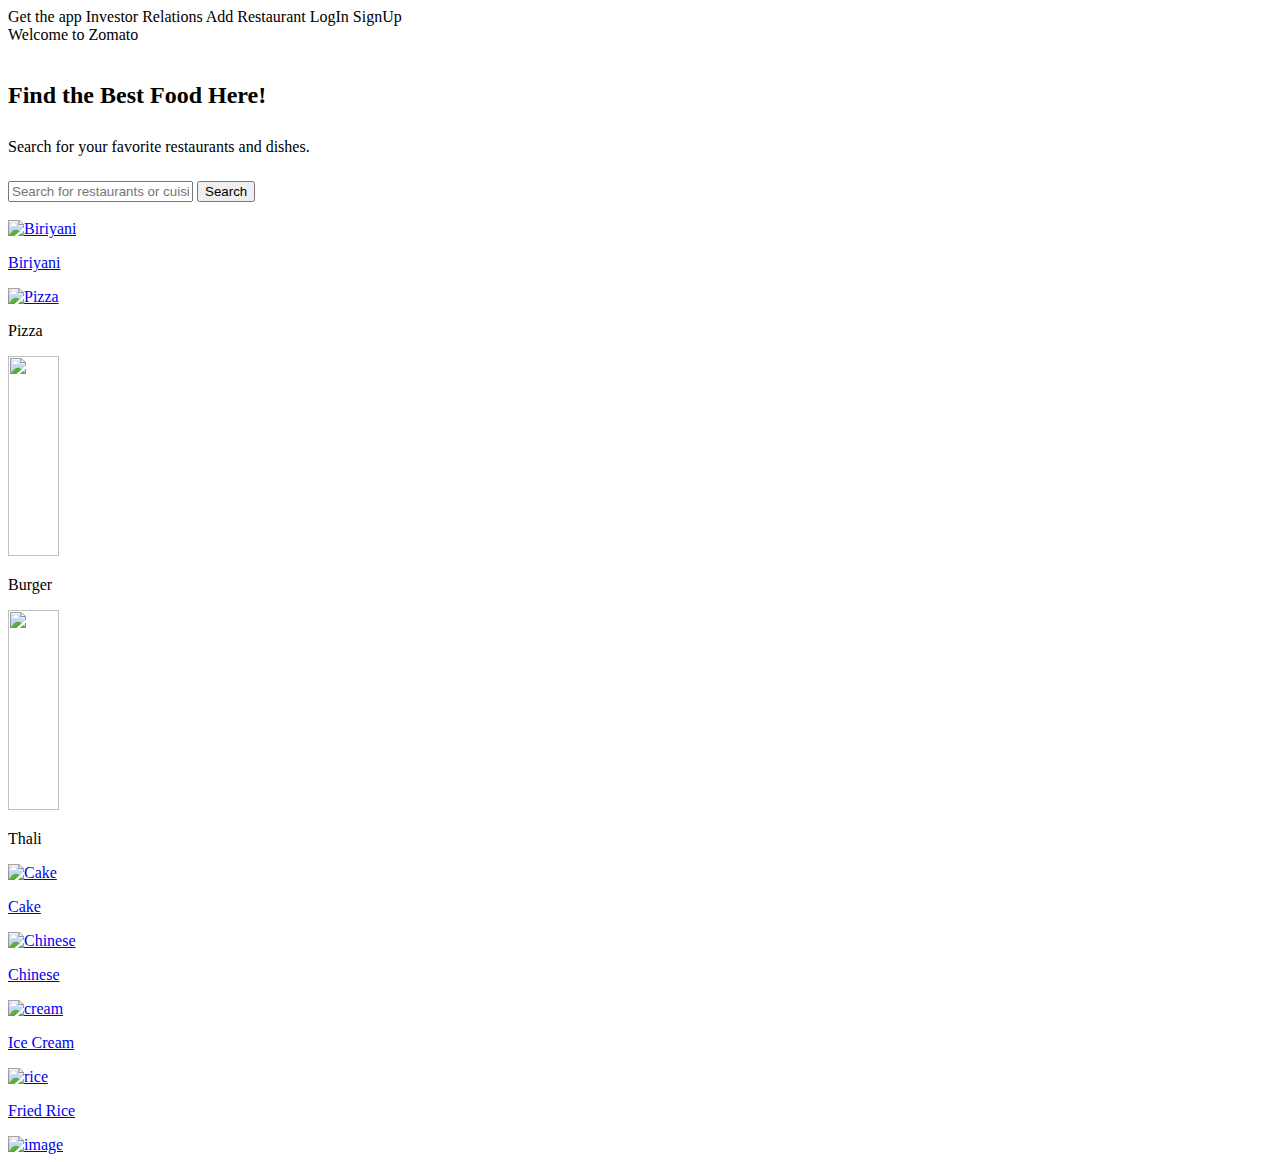
==== index.html @ abccb4aa "Update and rename index.html.html to index.html" ====
<!DOCTYPE html>
<html lang="en">
<head>
    <meta charset="UTF-8">
    <meta name="viewport" content="width=device-width, initial-scale=1.0">
    <title>Zomato</title>
    <link rel="icon" href="logo.png">
    <link rel="stylesheet" href="./css/style.css">
    <link rel="stylesheet" href="https://fonts.googleapis.com/css?family=Metropolis" />

</head>
<body>
    <section class="back-img">
        <div class="top-links">
            <span>Get the app</span>
            <span>Investor Relations</span>
            <span>Add Restaurant</span>
            <span>LogIn</span>
            <span>SignUp</span>
        </div>
        <div class="heading">Welcome to Zomato</div>
        <br>
        <h2>Find the Best Food Here!</h2>
        <p style="padding-top: 9px; padding-bottom: 9px;">Search for your favorite restaurants and dishes.</p>
        <div class="search-container">
            <input class="inp" type="text" name="search" placeholder="Search for restaurants or cuisine">
            <button type="submit" class="btn">Search</button>
        </div>
        <br>
    </section>
    
    <section class="image-grid">
        <div>
            <a href="Biriyani.html">
                <img src="./img/Biriyani.webp" alt="Biriyani">
                <p>Biriyani</p>
            </a>
        </div>
        <div>
            <a href="Pizza.html">
                <img src="./img/Pizza.jpg" alt="Pizza" height="200px" width="20%">
            </a>
            <p>Pizza</p>
        </div>
        <div>
            <a href="Burger.html">
                <img src="./img/Burger.jpg" height="200px" width="20%">
            </a>
            <p>Burger</p>
        </div>
        <div>
            <a href="Thali.html">
                <img src="./img/Thali.webp" height="200px" width="20%">
            </a>
            <p>Thali</p>
        </div>
        <div>
            <a href="Cake.html">
                <img src="./img/Cake.webp" alt="Cake" height="200px" width="20%">
                <p>Cake</p>
            </a>
        </div>
        <div>
            <a href="Chinese.html">
                <img src="./img/Chinese.jpeg" alt="Chinese" height="200px" width="20%">
                <p>Chinese</p>
            </a>
        </div>
        <div>
            <a href="IceCream.html">
                <img src="./img/ice cream.jpg" alt="cream" height="200px" width="20%">
                <p>Ice Cream</p>
            </a>
        </div>
        <div>
            <a href="FriedRice.html">
                <img src="./img/Fried-Rice.jpg" alt="rice" height="200px" width="20%">
                <p>Fried Rice</p>
            </a>
        </div>
    </section>
    <div>
        <a href="Zomato Last Photo.jpg">
        <img src="./img/Zomato Last Photo.jpg" alt="image" height="500px" width="100%">
        </a>
    </div>
</body>
</html>
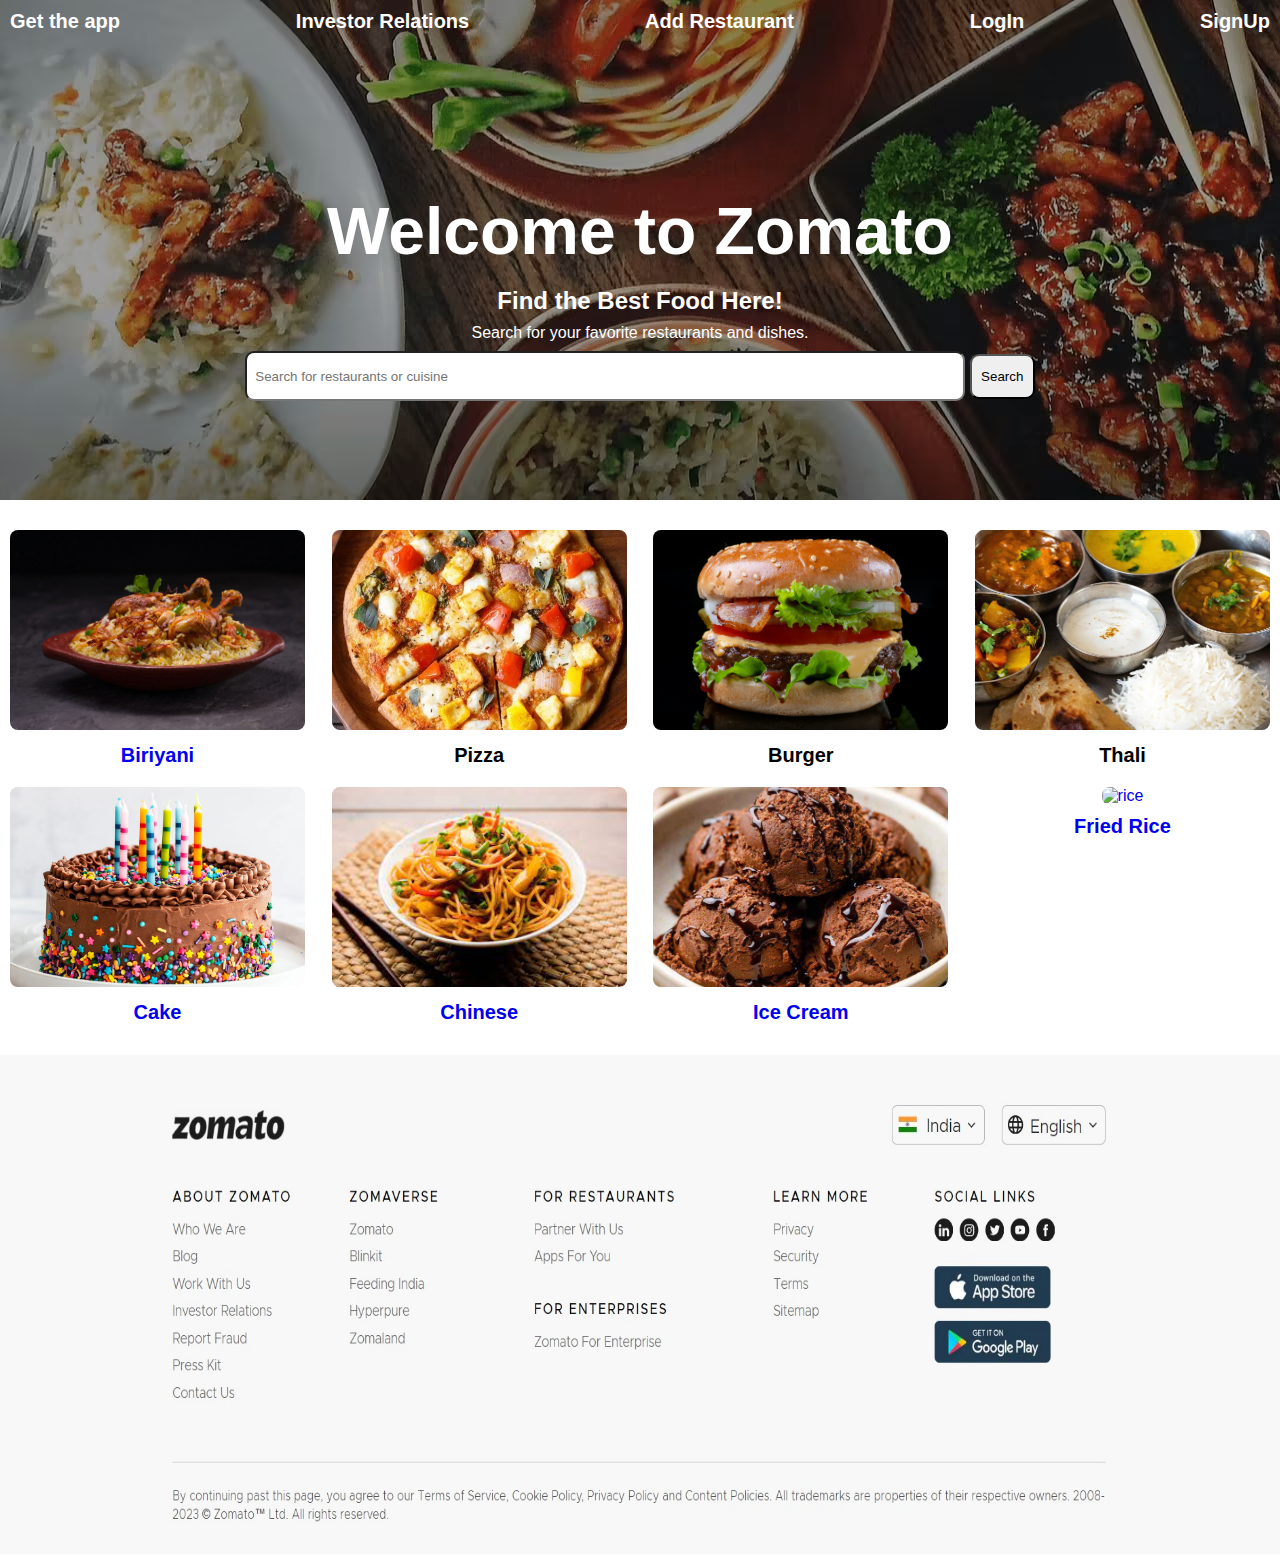
==== commit 5d040fd7: "Update index.html" ====
--- a/index.html
+++ b/index.html
@@ -31,49 +31,49 @@
     
     <section class="image-grid">
         <div>
-            <a href="Biriyani.html">
+            <a href="biriyani.html">
                 <img src="./img/Biriyani.webp" alt="Biriyani">
                 <p>Biriyani</p>
             </a>
         </div>
         <div>
-            <a href="Pizza.html">
+            <a href="pizza.html">
                 <img src="./img/Pizza.jpg" alt="Pizza" height="200px" width="20%">
             </a>
             <p>Pizza</p>
         </div>
         <div>
-            <a href="Burger.html">
+            <a href="burger.html">
                 <img src="./img/Burger.jpg" height="200px" width="20%">
             </a>
             <p>Burger</p>
         </div>
         <div>
-            <a href="Thali.html">
+            <a href="thali.html">
                 <img src="./img/Thali.webp" height="200px" width="20%">
             </a>
             <p>Thali</p>
         </div>
         <div>
-            <a href="Cake.html">
+            <a href="cake.html">
                 <img src="./img/Cake.webp" alt="Cake" height="200px" width="20%">
                 <p>Cake</p>
             </a>
         </div>
         <div>
-            <a href="Chinese.html">
+            <a href="chinese.html">
                 <img src="./img/Chinese.jpeg" alt="Chinese" height="200px" width="20%">
                 <p>Chinese</p>
             </a>
         </div>
         <div>
-            <a href="IceCream.html">
+            <a href="iceCream.html">
                 <img src="./img/ice cream.jpg" alt="cream" height="200px" width="20%">
                 <p>Ice Cream</p>
             </a>
         </div>
         <div>
-            <a href="FriedRice.html">
+            <a href="friedRice.html">
                 <img src="./img/Fried-Rice.jpg" alt="rice" height="200px" width="20%">
                 <p>Fried Rice</p>
             </a>
--- a/css/style.css
+++ b/css/style.css
@@ -0,0 +1,83 @@
+* {
+    padding: 0;
+    margin: 0;
+    text-decoration: none;
+    font-family: 'Metropolis', sans-serif;
+}
+
+.back-img {
+    background-image: url(../img/FrontFoodimage.jpeg);
+    height: 500px;
+    width: 100%;
+    color: white;
+    text-align: center;
+}
+
+.heading {
+    display: flex;
+    color: white;
+    font-size: 66px;
+    font-weight: 700;
+    align-items: center;
+    justify-content: center;
+    padding-top: 150px;
+}
+
+.top-links {
+    display: flex;
+    justify-content: space-between;
+    padding: 10px;
+    font-size: 20px;
+    font-weight: 600;
+}
+
+.search-container {
+    text-align: center;
+}
+
+.inp {
+    width: 200px; 
+    padding: 8px; 
+    width: 700px; 
+    height: 30px;
+    border-radius: 9px;
+}
+
+.btn{
+    height: 45px;
+    width: 65px;
+    border-radius: 9px;
+}
+
+.image-grid {
+    display: flex;
+    flex-wrap: wrap;
+    justify-content: space-between;
+    gap: 20px;
+    margin-top: 30px;
+    margin-bottom: 30px;
+    margin-left: 10px;
+    margin-right: 10px;
+}
+
+.image-grid div {
+    flex: 0 0 calc(25% - 20px);
+    text-align: center;
+}
+
+.image-grid div a {
+    display: block;
+}
+
+.image-grid div img {
+    height: 200px;
+    width: 100%;
+    object-fit: cover;
+    border-radius: 8px;
+}
+
+.image-grid div p {
+    margin-top: 10px;
+    font-weight: 600;
+    font-size: 20px;
+}